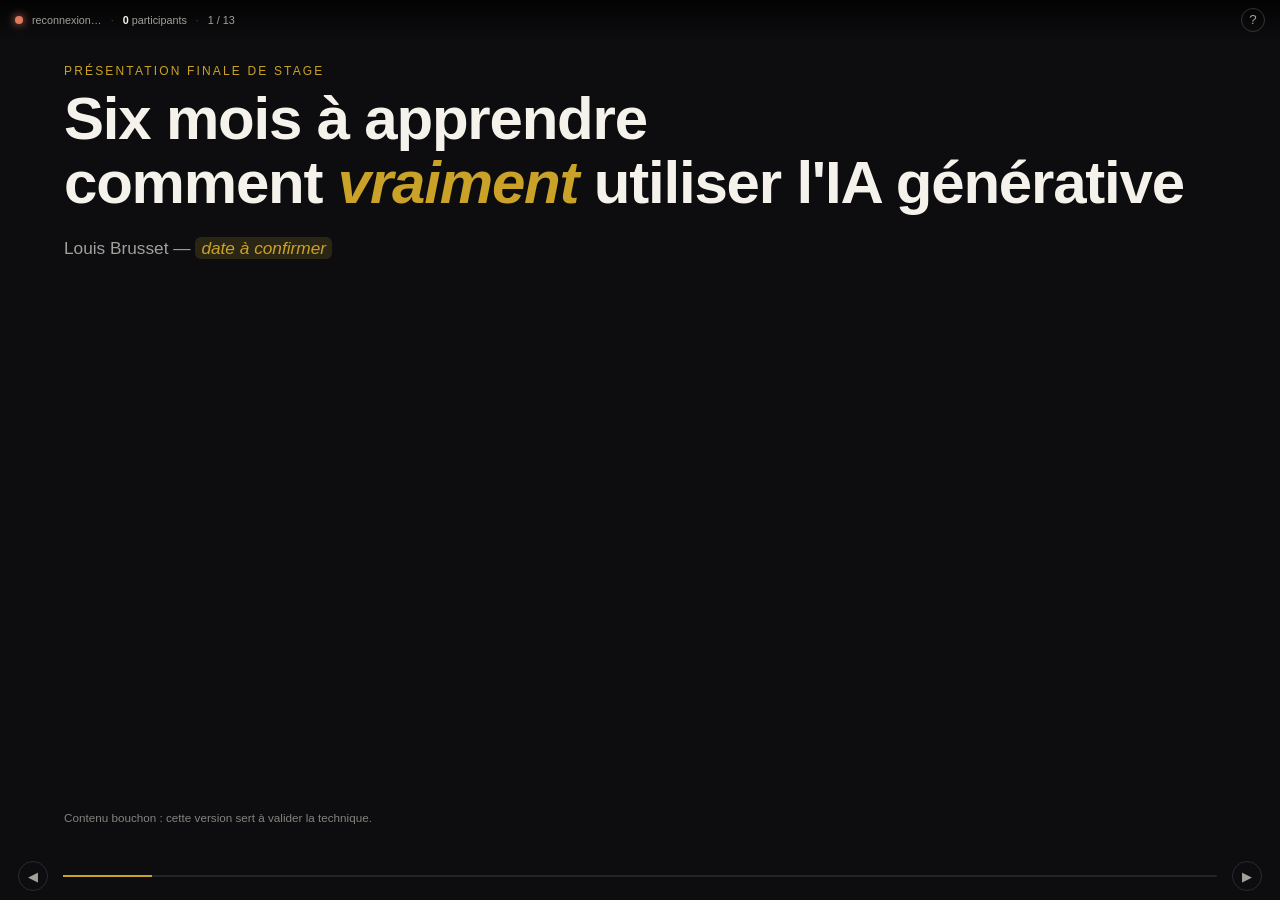
==== frontend_main/index.html @ f1ec5340 "Backend/frontend fonctionnel par Claude Code Opus 5" ====
<!doctype html>
<html lang="fr">
<head>
  <meta charset="utf-8" />
  <meta name="viewport" content="width=device-width, initial-scale=1" />
  <title>Présentation finale de stage — deck</title>
  <link rel="icon" href="favicon.svg" type="image/svg+xml" />
  <link rel="stylesheet" href="css/deck.css" />
  <script src="config.js"></script>
</head>
<body>

<!-- Bandeau d'état : connexion backend, nb de participants, aide clavier -->
<header class="hud">
  <span class="hud-dot" id="hud-dot" title="Etat de la connexion temps reel"></span>
  <span id="hud-status">connexion…</span>
  <span class="hud-sep">·</span>
  <span><b id="hud-participants">0</b> participants</span>
  <span class="hud-sep">·</span>
  <span id="hud-slide">1 / 12</span>
  <button class="hud-btn" id="hud-help" title="Raccourcis clavier">?</button>
</header>

<main id="deck">

  <!-- ================= 1. Titre ================= -->
  <section class="slide slide--cover" data-slide-id="s01-title">
    <p class="eyebrow">Présentation finale de stage</p>
    <h1>Six mois à apprendre<br />comment <em>vraiment</em> utiliser l'IA générative</h1>
    <p class="lede">Louis Brusset — <span class="placeholder">date à confirmer</span></p>
    <p class="footnote">Contenu bouchon : cette version sert à valider la technique.</p>
  </section>

  <!-- ================= 2. Rejoindre ================= -->
  <section class="slide slide--join" data-slide-id="s02-join">
    <div class="join-grid">
      <div>
        <p class="eyebrow">Avant de commencer</p>
        <h2>Sortez votre téléphone</h2>
        <ol class="steps">
          <li>Scannez le QR code</li>
          <li>Choisissez un pseudo</li>
          <li>Gardez l'écran ouvert : sondages et mini-jeu arrivent</li>
        </ol>
        <p class="join-url">ou allez sur <code id="join-url">…</code></p>
      </div>
      <figure class="qr-card">
        <img id="qr-img" alt="QR code pour rejoindre la session" />
        <figcaption><span id="qr-count">0</span> connectés</figcaption>
      </figure>
    </div>
  </section>

  <!-- ================= 3. Sondage 1 ================= -->
  <section class="slide slide--activity" data-slide-id="s03-poll1" data-activity="poll-1">
    <p class="eyebrow">Sondage 1 · <span class="placeholder">contenu bouchon</span></p>
    <h2 class="activity-title">Où en êtes-vous avec l'IA générative ?</h2>
    <div class="live" data-role="live"></div>
    <div class="reveal" data-role="reveal"></div>
    <div class="activity-controls" data-role="controls"></div>
  </section>

  <!-- ================= 4. Ce que j'ai fait (1 slide max) ================= -->
  <section class="slide" data-slide-id="s04-recap">
    <p class="eyebrow">En une slide, promis</p>
    <h2>Ce que j'ai fait pendant le stage</h2>
    <div class="cards cards--3">
      <article class="card">
        <h3>Projet principal</h3>
        <p class="placeholder">Une phrase, pas plus. À remplir.</p>
      </article>
      <article class="card">
        <h3>Outils construits</h3>
        <p class="placeholder">Compagnons, automatisations, scripts. À remplir.</p>
      </article>
      <article class="card">
        <h3>Ce que ça a changé</h3>
        <p class="placeholder">Un chiffre ou un avant/après. À remplir.</p>
      </article>
    </div>
    <p class="footnote">On passe vite : le cœur du sujet, c'est la suite.</p>
  </section>

  <!-- ================= 5. Reco 1 ================= -->
  <section class="slide slide--reco" data-slide-id="s05-reco1">
    <p class="eyebrow">Recommandation 1 / 3</p>
    <h2>Le contexte fait 80 % du résultat</h2>
    <div class="split">
      <div>
        <ul class="bullets">
          <li>Dire <b>qui</b> vous êtes et <b>pour qui</b> vous écrivez</li>
          <li>Donner un <b>exemple</b> de ce que vous attendez</li>
          <li>Coller la matière brute plutôt que la résumer</li>
        </ul>
      </div>
      <div class="compare">
        <div class="compare-col compare-col--bad">
          <span class="tag">Avant</span>
          <p class="placeholder">« Résume ce document. »</p>
        </div>
        <div class="compare-col compare-col--good">
          <span class="tag">Après</span>
          <p class="placeholder">Exemple long à écrire : rôle + audience + format + exemple.</p>
        </div>
      </div>
    </div>
  </section>

  <!-- ================= 6. Reco 2 ================= -->
  <section class="slide slide--reco" data-slide-id="s06-reco2">
    <p class="eyebrow">Recommandation 2 / 3</p>
    <h2>Itérer plutôt que chercher le prompt parfait</h2>
    <div class="split">
      <ul class="bullets">
        <li>Premier jet volontairement imparfait</li>
        <li>Corriger <b>une</b> chose à la fois</li>
        <li>Garder le prompt qui a marché : c'est lui, le livrable</li>
      </ul>
      <ol class="loop">
        <li>Demander</li>
        <li>Lire</li>
        <li>Corriger</li>
        <li>Recommencer</li>
      </ol>
    </div>
    <p class="footnote placeholder">Ajouter ici un exemple réel en 3 tours.</p>
  </section>

  <!-- ================= 7. Reco 3 ================= -->
  <section class="slide slide--reco" data-slide-id="s07-reco3">
    <p class="eyebrow">Recommandation 3 / 3</p>
    <h2>Vérifier, toujours — surtout quand c'est bien écrit</h2>
    <ul class="bullets bullets--lg">
      <li>Demander les sources, puis les ouvrir</li>
      <li>Recouper les chiffres hors de l'outil</li>
      <li>Ne jamais coller de données confidentielles sans vérifier l'outil utilisé</li>
    </ul>
    <p class="footnote placeholder">Ajouter un exemple d'erreur crédible repérée à temps.</p>
  </section>

  <!-- ================= 8. Mini-jeu ================= -->
  <section class="slide slide--activity" data-slide-id="s08-quiz" data-activity="quiz-1">
    <p class="eyebrow">Mini-jeu · <span class="placeholder">contenu bouchon</span></p>
    <h2 class="activity-title">Vrai ou faux de l'IA générative</h2>
    <div class="quiz-layout">
      <div class="live" data-role="live"></div>
      <aside class="leaderboard" data-role="leaderboard">
        <h3>Classement</h3>
        <ol id="leaderboard-list"><li class="empty">en attente…</li></ol>
      </aside>
    </div>
    <div class="reveal" data-role="reveal"></div>
    <div class="activity-controls" data-role="controls"></div>
  </section>

  <!-- ================= 9. Anatomie d'un compagnon ================= -->
  <section class="slide" data-slide-id="s09-companion-anatomy">
    <p class="eyebrow">Micro-masterclass</p>
    <h2>Anatomie d'un compagnon</h2>
    <div class="cards cards--4">
      <article class="card"><h3>1. Le rôle</h3><p class="placeholder">Qui il est, pour qui il travaille.</p></article>
      <article class="card"><h3>2. Le contexte</h3><p class="placeholder">Les documents qu'il a sous la main.</p></article>
      <article class="card"><h3>3. Le format</h3><p class="placeholder">La forme exacte de la réponse.</p></article>
      <article class="card"><h3>4. Les garde-fous</h3><p class="placeholder">Ce qu'il ne doit jamais faire.</p></article>
    </div>
    <p class="footnote">Le minimum viable pour que quelqu'un reparte et crée le sien.</p>
  </section>

  <!-- ================= 10. Exemples de compagnons ================= -->
  <!-- Démonstration du format "texte+image" : le visuel vit dans une <figure>,
       la légende sous l'image. Les fichiers vont dans frontend_main/img/. -->
  <section class="slide slide--media" data-slide-id="s10-companion-demo">
    <p class="eyebrow">Trois exemples concrets</p>
    <h2>Des compagnons que j'ai construits</h2>
    <div class="media-grid">
      <div>
        <div class="cards cards--1">
      <article class="card card--demo">
        <span class="tag">Compagnon 1</span>
        <h3 class="placeholder">Nom à remplir</h3>
        <p class="placeholder">Problème résolu · temps gagné · comment il est construit.</p>
      </article>
      <article class="card card--demo">
        <span class="tag">Compagnon 2</span>
        <h3 class="placeholder">Nom à remplir</h3>
        <p class="placeholder">Problème résolu · temps gagné · comment il est construit.</p>
      </article>
      <article class="card card--demo">
        <span class="tag">Compagnon 3</span>
        <h3 class="placeholder">Nom à remplir</h3>
        <p class="placeholder">Problème résolu · temps gagné · comment il est construit.</p>
      </article>
        </div>
      </div>
      <figure class="figure figure--screenshot">
        <img src="img/demo-capture.png" alt="Capture d'écran d'un compagnon" />
        <figcaption class="placeholder">Capture de test — dépose la vraie dans _content/images/</figcaption>
      </figure>
    </div>
  </section>

  <!-- ================= 11. Sondage 2 ================= -->
  <section class="slide slide--activity" data-slide-id="s11-poll2" data-activity="poll-2">
    <p class="eyebrow">Sondage 2 · <span class="placeholder">contenu bouchon</span></p>
    <h2 class="activity-title">Et maintenant ?</h2>
    <div class="live" data-role="live"></div>
    <div class="reveal" data-role="reveal"></div>
    <div class="activity-controls" data-role="controls"></div>
  </section>

  <!-- ================= 12. À retenir ================= -->
  <section class="slide slide--cover" data-slide-id="s12-takeaways">
    <p class="eyebrow">Pour finir</p>
    <h2>Trois choses à retenir</h2>
    <ol class="takeaways">
      <li><b>Le contexte</b> avant le prompt</li>
      <li><b>Itérer</b> avant de juger</li>
      <li><b>Vérifier</b> avant de diffuser</li>
    </ol>
    <p class="lede">Questions ?</p>
  </section>

  <!-- ================= 13. Podium ================= -->
  <section class="slide slide--podium" data-slide-id="s13-podium">
    <p class="eyebrow">Et le gagnant est…</p>
    <h2>Podium du mini-jeu</h2>
    <div class="podium" id="podium">
      <div class="podium-empty">Le classement s'affiche dès qu'il y a des points.</div>
    </div>
    <p class="footnote">Bravo à tout le monde — et merci d'avoir joué le jeu.</p>
  </section>

</main>

<!-- Barre de navigation basse -->
<footer class="nav">
  <button id="nav-prev" aria-label="Slide precedente">◀</button>
  <div class="progress"><div class="progress-bar" id="progress-bar"></div></div>
  <button id="nav-next" aria-label="Slide suivante">▶</button>
</footer>

<!-- Aide raccourcis -->
<dialog id="help-dialog">
  <h3>Raccourcis</h3>
  <ul>
    <li><kbd>→</kbd> / <kbd>Espace</kbd> — slide suivante</li>
    <li><kbd>←</kbd> — slide précédente</li>
    <li><kbd>O</kbd> — ouvrir les votes · <kbd>C</kbd> — les fermer</li>
    <li><kbd>R</kbd> — révéler la bonne réponse (quiz)</li>
    <li><kbd>N</kbd> — question suivante de l'activité</li>
    <li><kbd>S</kbd> — injecter de faux participants (répétition)</li>
    <li><kbd>Z</kbd> — remettre la session à zéro</li>
    <li><kbd>F</kbd> — plein écran</li>
  </ul>
  <form method="dialog"><button>Fermer</button></form>
</dialog>

<script src="js/api.js"></script>
<script src="js/live.js"></script>
<script src="js/reveal.js"></script>
<script src="js/deck.js"></script>
</body>
</html>
---- frontend_main/css/deck.css ----
/* ---------------------------------------------------------------------------
 * Deck de présentation — feuille de style unique, sans dépendance.
 * Pensé pour un vidéoprojecteur : fort contraste, gros corps de texte.
 * ------------------------------------------------------------------------- */

:root {
  --bg: #0d0d0f;
  --bg-soft: #16161a;
  --fg: #f5f2ec;
  --fg-dim: #a2a09b;
  --accent: #c9a227;
  --accent-soft: rgba(201, 162, 39, 0.16);
  --ok: #81b29a;
  --ko: #e07a5f;
  --radius: 16px;
  --slide-pad: clamp(2rem, 5vw, 5rem);
  font-size: clamp(15px, 1.15vw, 22px);
}

* { box-sizing: border-box; }

html, body {
  margin: 0;
  height: 100%;
  background: var(--bg);
  color: var(--fg);
  font-family: "Segoe UI", -apple-system, BlinkMacSystemFont, Helvetica, Arial, sans-serif;
  -webkit-font-smoothing: antialiased;
  overflow: hidden;
}

body.pulse { animation: pulse 0.4s ease; }
@keyframes pulse { 50% { background: #1a1a20; } }

/* ------------------------------- HUD ------------------------------------ */
.hud {
  position: fixed;
  top: 0; left: 0; right: 0;
  z-index: 20;
  display: flex;
  align-items: center;
  gap: 0.6rem;
  padding: 0.5rem 1rem;
  font-size: 0.72rem;
  color: var(--fg-dim);
  background: linear-gradient(to bottom, rgba(0, 0, 0, 0.75), transparent);
}
.hud b { color: var(--fg); }
.hud-sep { opacity: 0.4; }
.hud-dot {
  width: 8px; height: 8px;
  border-radius: 50%;
  background: var(--fg-dim);
  box-shadow: 0 0 8px currentColor;
}
.hud-dot--ok { background: var(--ok); color: var(--ok); }
.hud-dot--warn { background: var(--accent); color: var(--accent); }
.hud-dot--ko { background: var(--ko); color: var(--ko); }
.hud-btn {
  margin-left: auto;
  width: 1.6rem; height: 1.6rem;
  border-radius: 50%;
  border: 1px solid rgba(255, 255, 255, 0.18);
  background: transparent;
  color: var(--fg-dim);
  cursor: pointer;
}
.hud-btn:hover { color: var(--fg); border-color: var(--accent); }

/* ------------------------------ Slides ---------------------------------- */
#deck { height: 100%; }

.slide {
  position: absolute;
  inset: 0;
  display: none;
  flex-direction: column;
  justify-content: center;
  padding: var(--slide-pad);
  animation: fade 0.35s ease;
}
.slide.is-active { display: flex; }
@keyframes fade { from { opacity: 0; transform: translateY(8px); } }

.slide--cover { align-items: flex-start; }

.eyebrow {
  margin: 0 0 0.6rem;
  font-size: 0.8rem;
  letter-spacing: 0.18em;
  text-transform: uppercase;
  color: var(--accent);
}

h1 {
  margin: 0 0 1.2rem;
  font-size: clamp(2.2rem, 5.2vw, 4rem);
  line-height: 1.06;
  font-weight: 700;
  letter-spacing: -0.02em;
}
h1 em { font-style: italic; color: var(--accent); }

h2 {
  margin: 0 0 1.4rem;
  font-size: clamp(1.7rem, 3.4vw, 2.7rem);
  line-height: 1.12;
  letter-spacing: -0.015em;
}

h3 { margin: 0 0 0.4rem; font-size: 1.05rem; }

.lede { font-size: 1.15rem; color: var(--fg-dim); margin: 0.4rem 0; }
.footnote { margin-top: auto; font-size: 0.78rem; color: var(--fg-dim); opacity: 0.8; }

/* Repère visuel : tout ce qui reste à écrire. */
.placeholder {
  color: var(--accent);
  background: var(--accent-soft);
  border-radius: 6px;
  padding: 0.05em 0.35em;
  font-style: italic;
}

/* ------------------------------- Listes --------------------------------- */
.bullets { margin: 0; padding: 0; list-style: none; display: grid; gap: 0.9rem; }
.bullets li {
  padding-left: 1.4rem;
  position: relative;
  font-size: 1.1rem;
  line-height: 1.45;
}
.bullets li::before {
  content: "";
  position: absolute; left: 0; top: 0.55em;
  width: 8px; height: 2px;
  background: var(--accent);
}
.bullets--lg li { font-size: 1.35rem; }

.steps { font-size: 1.15rem; line-height: 1.9; padding-left: 1.2rem; }
.takeaways { font-size: 1.6rem; line-height: 2; padding-left: 1.4rem; }

.loop {
  margin: 0; padding: 0; list-style: none;
  display: grid; gap: 0.5rem;
  align-content: center;
}
.loop li {
  padding: 0.6rem 1rem;
  border-left: 3px solid var(--accent);
  background: var(--bg-soft);
  border-radius: 0 8px 8px 0;
}

.split { display: grid; grid-template-columns: 1fr 1fr; gap: 2.5rem; align-items: start; }

/* ------------------------------- Cartes --------------------------------- */
.cards { display: grid; gap: 1rem; }
.cards--3 { grid-template-columns: repeat(3, 1fr); }
.cards--4 { grid-template-columns: repeat(4, 1fr); }

.card {
  background: var(--bg-soft);
  border: 1px solid rgba(255, 255, 255, 0.07);
  border-radius: var(--radius);
  padding: 1.2rem;
}
.card p { margin: 0; color: var(--fg-dim); line-height: 1.5; }
.card--demo { border-top: 3px solid var(--accent); }

.tag {
  display: inline-block;
  margin-bottom: 0.5rem;
  padding: 0.15rem 0.5rem;
  font-size: 0.68rem;
  letter-spacing: 0.1em;
  text-transform: uppercase;
  border-radius: 999px;
  background: var(--accent-soft);
  color: var(--accent);
}

.compare { display: grid; gap: 0.8rem; }
.compare-col {
  padding: 1rem;
  border-radius: var(--radius);
  background: var(--bg-soft);
  border-left: 3px solid var(--fg-dim);
}
.compare-col--bad { border-left-color: var(--ko); }
.compare-col--good { border-left-color: var(--ok); }
.compare-col p { margin: 0; line-height: 1.5; }

/* ------------------------------ Slide join ------------------------------ */
.join-grid { display: grid; grid-template-columns: 1.2fr 1fr; gap: 3rem; align-items: center; }
.join-url { font-size: 1.05rem; color: var(--fg-dim); }
.join-url code {
  color: var(--accent);
  background: var(--accent-soft);
  padding: 0.15em 0.45em;
  border-radius: 6px;
  font-size: 1.05em;
}

.qr-card {
  margin: 0;
  padding: 1.2rem;
  background: #fff;
  border-radius: var(--radius);
  text-align: center;
  justify-self: center;
}
.qr-card img { display: block; width: min(340px, 30vw); height: auto; }
.qr-card figcaption {
  margin-top: 0.6rem;
  font-size: 0.8rem;
  color: #444;
  letter-spacing: 0.04em;
}

/* --------------------------- Résultats live ----------------------------- */
.slide--activity { justify-content: flex-start; padding-top: calc(var(--slide-pad) * 0.8); }
.activity-title { margin-bottom: 1rem; }

.quiz-layout { display: grid; grid-template-columns: 1fr 280px; gap: 2rem; align-items: start; }

.live { min-height: 8rem; }
.live-empty { color: var(--fg-dim); font-style: italic; }

.live-head {
  display: flex; align-items: center; gap: 0.8rem;
  font-size: 0.78rem; color: var(--fg-dim);
  margin-bottom: 0.5rem;
}
.live-badge {
  padding: 0.12rem 0.5rem;
  border-radius: 999px;
  text-transform: uppercase;
  letter-spacing: 0.08em;
  font-size: 0.66rem;
}
.live-badge--open { background: rgba(129, 178, 154, 0.2); color: var(--ok); }
.live-badge--closed { background: rgba(224, 122, 95, 0.18); color: var(--ko); }
.live-badge--revealed { background: var(--accent-soft); color: var(--accent); }
.live-badge--idle { background: rgba(255, 255, 255, 0.08); }
.live-count { margin-left: auto; }

.live-question { font-size: 1.5rem; line-height: 1.25; margin-bottom: 1.2rem; }

.bars { display: grid; gap: 0.75rem; }
.bar-row { display: grid; gap: 0.25rem; }
.bar-label { display: flex; justify-content: space-between; font-size: 0.95rem; }
.bar-value { color: var(--fg-dim); font-variant-numeric: tabular-nums; }
.bar-track {
  height: 1.5rem;
  background: var(--bg-soft);
  border-radius: 8px;
  overflow: hidden;
}
.bar-fill {
  height: 100%;
  width: 0;
  border-radius: 8px;
  transition: width 0.55s cubic-bezier(0.22, 1, 0.36, 1);
}
.bar-row--correct .bar-text::after { content: " ✅"; }
.bar-row--wrong { opacity: 0.42; }

/* ----------------------------- Classement ------------------------------- */
.leaderboard {
  background: var(--bg-soft);
  border: 1px solid rgba(255, 255, 255, 0.07);
  border-radius: var(--radius);
  padding: 1rem 1.2rem;
}
.leaderboard h3 { color: var(--accent); font-size: 0.8rem; letter-spacing: 0.12em; text-transform: uppercase; }
.leaderboard ol { margin: 0; padding: 0; list-style: none; display: grid; gap: 0.45rem; }
.lb-row {
  display: grid;
  grid-template-columns: 2.2rem 1.4rem 1fr auto;
  gap: 0.35rem;
  align-items: baseline;
  font-size: 0.95rem;
}
.lb-emoji { font-size: 1.05rem; line-height: 1; }
.lb-rank { color: var(--accent); font-weight: 700; }
.lb-score { font-variant-numeric: tabular-nums; color: var(--fg-dim); }
.leaderboard .empty { color: var(--fg-dim); font-style: italic; font-size: 0.85rem; }

/* ----------------------------- Contrôles -------------------------------- */
.activity-controls {
  position: absolute;
  bottom: calc(var(--slide-pad) * 0.5);
  left: var(--slide-pad);
  display: flex; gap: 0.5rem; flex-wrap: wrap;
}
.ctrl {
  padding: 0.45rem 0.9rem;
  font-size: 0.8rem;
  color: var(--fg);
  background: var(--bg-soft);
  border: 1px solid rgba(255, 255, 255, 0.12);
  border-radius: 999px;
  cursor: pointer;
}
.ctrl:hover:not(:disabled) { border-color: var(--accent); color: var(--accent); }
.ctrl:disabled { opacity: 0.4; cursor: default; }
.ctrl kbd {
  margin-left: 0.35rem;
  padding: 0 0.3rem;
  border-radius: 4px;
  background: rgba(255, 255, 255, 0.1);
  font-size: 0.72em;
}

/* ---------------------------- Navigation -------------------------------- */
.nav {
  position: fixed;
  bottom: 0; left: 0; right: 0;
  z-index: 20;
  display: flex; align-items: center; gap: 1rem;
  padding: 0.6rem 1.2rem;
}
.nav button {
  width: 2rem; height: 2rem;
  border-radius: 50%;
  border: 1px solid rgba(255, 255, 255, 0.12);
  background: transparent;
  color: var(--fg-dim);
  cursor: pointer;
}
.nav button:hover { color: var(--accent); border-color: var(--accent); }
.progress { flex: 1; height: 2px; background: rgba(255, 255, 255, 0.1); border-radius: 2px; }
.progress-bar { height: 100%; width: 0; background: var(--accent); transition: width 0.3s ease; }

/* ------------------------------- Dialog --------------------------------- */
#help-dialog {
  border: 1px solid rgba(255, 255, 255, 0.12);
  border-radius: var(--radius);
  background: var(--bg-soft);
  color: var(--fg);
  padding: 1.5rem 2rem;
  max-width: 32rem;
}
#help-dialog::backdrop { background: rgba(0, 0, 0, 0.7); }
#help-dialog ul { padding-left: 1.1rem; line-height: 1.9; font-size: 0.9rem; }
#help-dialog button {
  margin-top: 0.8rem;
  padding: 0.4rem 1rem;
  border-radius: 999px;
  border: 1px solid var(--accent);
  background: transparent;
  color: var(--accent);
  cursor: pointer;
}
kbd {
  padding: 0.1em 0.4em;
  border-radius: 4px;
  border: 1px solid rgba(255, 255, 255, 0.18);
  background: rgba(255, 255, 255, 0.06);
  font-size: 0.85em;
}

/* -------------------------- Écrans étroits ------------------------------ */
@media (max-width: 900px) {
  .split, .join-grid, .quiz-layout { grid-template-columns: 1fr; gap: 1.5rem; }
  .cards--3, .cards--4 { grid-template-columns: 1fr 1fr; }
  .qr-card img { width: 60vw; }
}

/* ========================================================================= */
/*  Triptyque du reveal : camembert · noms · top 5                           */
/* ========================================================================= */

.reveal { display: none; }

/* Au reveal, les barres et la colonne classement s'effacent : le triptyque
   prend toute la largeur, sinon la slide déborde en hauteur. */
.slide.is-revealing .live,
.slide.is-revealing .leaderboard { display: none; }
.slide.is-revealing .quiz-layout { display: block; }
.slide.is-revealing .reveal { display: block; }

.reveal-grid {
  display: grid;
  grid-template-columns: minmax(0, 0.95fr) minmax(0, 1.15fr) minmax(0, 0.9fr);
  gap: 1.5rem;
  align-items: start;
  animation: fade 0.4s ease;
}

/* ------------------------------ Camembert ------------------------------- */
.pie-wrap { display: grid; gap: 0.8rem; justify-items: center; }

.pie { width: 100%; max-width: 15rem; height: auto; }
.pie-slice--correct { filter: drop-shadow(0 0 10px rgba(129, 178, 154, 0.65)); }

.pie-legend {
  margin: 0; padding: 0; list-style: none;
  display: grid; gap: 0.35rem;
  width: 100%;
  font-size: 0.85rem;
}
.pie-legend-row {
  display: grid;
  grid-template-columns: 0.7rem 1fr auto;
  gap: 0.5rem;
  align-items: center;
}
.pie-legend-row.is-correct { color: var(--ok); font-weight: 600; }
.pie-legend-row.is-correct .pie-legend-label::after { content: " ✅"; }
.pie-dot { width: 0.7rem; height: 0.7rem; border-radius: 3px; }
.pie-legend-label { overflow: hidden; text-overflow: ellipsis; white-space: nowrap; }
.pie-legend-pct { font-variant-numeric: tabular-nums; color: var(--fg-dim); }

/* --------------------- Les deux rectangles de noms ---------------------- */
.voters-grid { display: grid; grid-template-columns: 1fr 1fr; gap: 0.75rem; }

.voters-box {
  min-height: 11rem;
  padding: 0.9rem 1rem;
  background: var(--bg-soft);
  border: 1px solid rgba(255, 255, 255, 0.08);
  border-top: 3px solid var(--fg-dim);
  border-radius: var(--radius);
}
.voters-box--ok { border-top-color: var(--ok); }
.voters-box--ko { border-top-color: var(--ko); }
.voters-box--lead { border-top-color: var(--accent); }
.voters-box--second { border-top-color: #8ecae6; }

.voters-head {
  display: flex; align-items: baseline; justify-content: space-between;
  gap: 0.5rem;
  margin-bottom: 0.7rem;
}
.voters-title {
  font-size: 0.78rem;
  letter-spacing: 0.1em;
  text-transform: uppercase;
  color: var(--fg-dim);
  overflow: hidden; text-overflow: ellipsis; white-space: nowrap;
}
.voters-count { font-size: 1.4rem; font-weight: 700; font-variant-numeric: tabular-nums; }

.voters-list { display: flex; flex-wrap: wrap; gap: 0.35rem; }
.voters-empty { color: var(--fg-dim); font-style: italic; font-size: 0.85rem; }

.voter-chip {
  display: inline-flex;
  align-items: center;
  gap: 0.3rem;
  padding: 0.22rem 0.55rem;
  font-size: 0.85rem;
  background: rgba(255, 255, 255, 0.06);
  border-radius: 999px;
  opacity: 0;
  animation: chip-in 0.35s ease forwards;
}
@keyframes chip-in {
  from { opacity: 0; transform: translateY(6px) scale(0.9); }
  to   { opacity: 1; transform: none; }
}
.voter-emoji { font-size: 1rem; line-height: 1; }

/* ------------------------------- Top 5 ---------------------------------- */
.top5 {
  padding: 0.9rem 1rem;
  background: var(--bg-soft);
  border: 1px solid rgba(255, 255, 255, 0.08);
  border-radius: var(--radius);
}
.top5-title {
  margin: 0 0 0.7rem;
  font-size: 0.78rem;
  letter-spacing: 0.1em;
  text-transform: uppercase;
  color: var(--accent);
}
.top5-list { margin: 0; padding: 0; list-style: none; display: grid; gap: 0.4rem; }
.top5-empty { color: var(--fg-dim); font-style: italic; font-size: 0.85rem; }

.top5-row {
  display: grid;
  grid-template-columns: 1.5rem 1.6rem 1fr auto;
  gap: 0.45rem;
  align-items: center;
  padding: 0.4rem 0.6rem;
  background: rgba(255, 255, 255, 0.04);
  border-radius: 10px;
  will-change: transform;
}
.top5-row:first-child {
  background: var(--accent-soft);
  box-shadow: inset 0 0 0 1px rgba(201, 162, 39, 0.35);
}
.top5-row--new { animation: chip-in 0.4s ease; }
.top5-rank { color: var(--accent); font-weight: 700; font-variant-numeric: tabular-nums; }
.top5-emoji { font-size: 1.2rem; line-height: 1; }
.top5-name { overflow: hidden; text-overflow: ellipsis; white-space: nowrap; }
.top5-score { font-variant-numeric: tabular-nums; color: var(--fg-dim); }

@media (max-width: 1100px) {
  .reveal-grid { grid-template-columns: 1fr 1fr; }
  .top5 { grid-column: span 2; }
}

/* ========================================================================= */
/*  Podium final                                                             */
/* ========================================================================= */

.slide--podium { justify-content: flex-start; padding-top: calc(var(--slide-pad) * 0.7); }

.podium {
  display: grid;
  grid-template-columns: repeat(3, minmax(0, 1fr));
  gap: 1.5rem;
  align-items: end;
  justify-items: center;
  max-width: 46rem;
  width: 100%;
  margin: 1rem auto 0;
}

.podium-empty {
  grid-column: 1 / -1;
  color: var(--fg-dim);
  font-style: italic;
  text-align: center;
}

.podium-col { display: grid; justify-items: center; width: 100%; }
.podium-col--vide { visibility: hidden; }

.podium-head {
  display: grid;
  justify-items: center;
  gap: 0.15rem;
  margin-bottom: 0.6rem;
  opacity: 0;
  animation: podium-name-in 0.45s cubic-bezier(0.22, 1, 0.36, 1) forwards;
}
@keyframes podium-name-in {
  from { opacity: 0; transform: translateY(-14px) scale(0.85); }
  to   { opacity: 1; transform: none; }
}

.podium-emoji { font-size: 2.6rem; line-height: 1; }
.podium-name {
  font-size: 1.15rem;
  font-weight: 600;
  max-width: 100%;
  overflow: hidden; text-overflow: ellipsis; white-space: nowrap;
}
.podium-score { font-size: 0.85rem; color: var(--fg-dim); font-variant-numeric: tabular-nums; }

.podium-block {
  position: relative;
  width: 100%;
  display: grid;
  justify-items: center;
  align-content: start;
  gap: 0.2rem;
  padding-top: 0.8rem;
  background: linear-gradient(to bottom, rgba(255, 255, 255, 0.1), rgba(255, 255, 255, 0.03));
  border: 1px solid rgba(255, 255, 255, 0.1);
  border-bottom: none;
  border-radius: 10px 10px 0 0;
  transform-origin: bottom;
  transform: scaleY(0);
  animation: podium-rise 0.6s cubic-bezier(0.22, 1, 0.36, 1) forwards;
}
@keyframes podium-rise { to { transform: scaleY(1); } }

.podium-col--1 .podium-block {
  background: linear-gradient(to bottom, rgba(201, 162, 39, 0.4), rgba(201, 162, 39, 0.08));
  border-color: rgba(201, 162, 39, 0.5);
  box-shadow: 0 0 40px rgba(201, 162, 39, 0.18);
}
.podium-col--1 .podium-emoji { font-size: 3.4rem; }

.podium-medal { font-size: 1.8rem; line-height: 1; }
.podium-rank {
  font-size: 1.6rem;
  font-weight: 700;
  color: var(--fg-dim);
  font-variant-numeric: tabular-nums;
}
.podium-col--1 .podium-rank { color: var(--accent); }

/* Le contenu de la marche ne doit pas s'étirer avec elle. */
.podium-block > * { animation: podium-unsquash 0.6s cubic-bezier(0.22, 1, 0.36, 1) forwards; }
@keyframes podium-unsquash { from { transform: scaleY(4); opacity: 0; } to { transform: none; opacity: 1; } }

/* ========================================================================= */
/*  Images                                                                   */
/* ========================================================================= */

.figure {
  margin: 0;
  display: grid;
  gap: 0.5rem;
  justify-items: center;
  min-height: 0; /* sans ça, la grille refuse de comprimer l'image */
}

.figure img {
  display: block;
  max-width: 100%;
  max-height: 100%;
  width: auto;
  height: auto;
  object-fit: contain;
  border-radius: var(--radius);
  background: var(--bg-soft);
}

/* Capture d'écran : un liseré la détache du fond noir de la slide. */
.figure--screenshot img {
  border: 1px solid rgba(255, 255, 255, 0.12);
  box-shadow: 0 18px 50px rgba(0, 0, 0, 0.55);
}

/* Schéma sur fond clair : on évite le rectangle blanc qui éblouit. */
.figure--diagram img { background: transparent; }

.figure figcaption {
  font-size: 0.8rem;
  color: var(--fg-dim);
  text-align: center;
  max-width: 42ch;
  line-height: 1.4;
}

/* Texte à gauche, image à droite (ou l'inverse avec --reverse). */
.slide--media .media-grid {
  display: grid;
  grid-template-columns: 1fr 1.15fr;
  gap: 2.5rem;
  align-items: center;
  min-height: 0;
  flex: 1;
}
.slide--media .media-grid--reverse { grid-template-columns: 1.15fr 1fr; }
.slide--media .media-grid--reverse .figure { order: -1; }
.slide--media .figure { max-height: 62vh; }
.slide--media .figure img { max-height: 62vh; }

/* Image seule, plein cadre. */
.figure--full { flex: 1; min-height: 0; }
.figure--full img { max-height: 68vh; }

/* Deux visuels côte à côte (avant / après en images). */
.figure-pair { display: grid; grid-template-columns: 1fr 1fr; gap: 1.2rem; align-items: start; }
.figure-pair .figure img { max-height: 46vh; }

/* Vignette dans une carte. */
.card .figure { margin-bottom: 0.8rem; }
.card .figure img { max-height: 9rem; }

@media (max-width: 900px) {
  .slide--media .media-grid,
  .slide--media .media-grid--reverse,
  .figure-pair { grid-template-columns: 1fr; gap: 1.2rem; }
  .slide--media .media-grid--reverse .figure { order: 0; }
}

/* Une carte par ligne : utile quand les cartes partagent la slide avec une image. */
.cards--1 { grid-template-columns: 1fr; }
.cards--1 .card { padding: 0.9rem 1.1rem; }
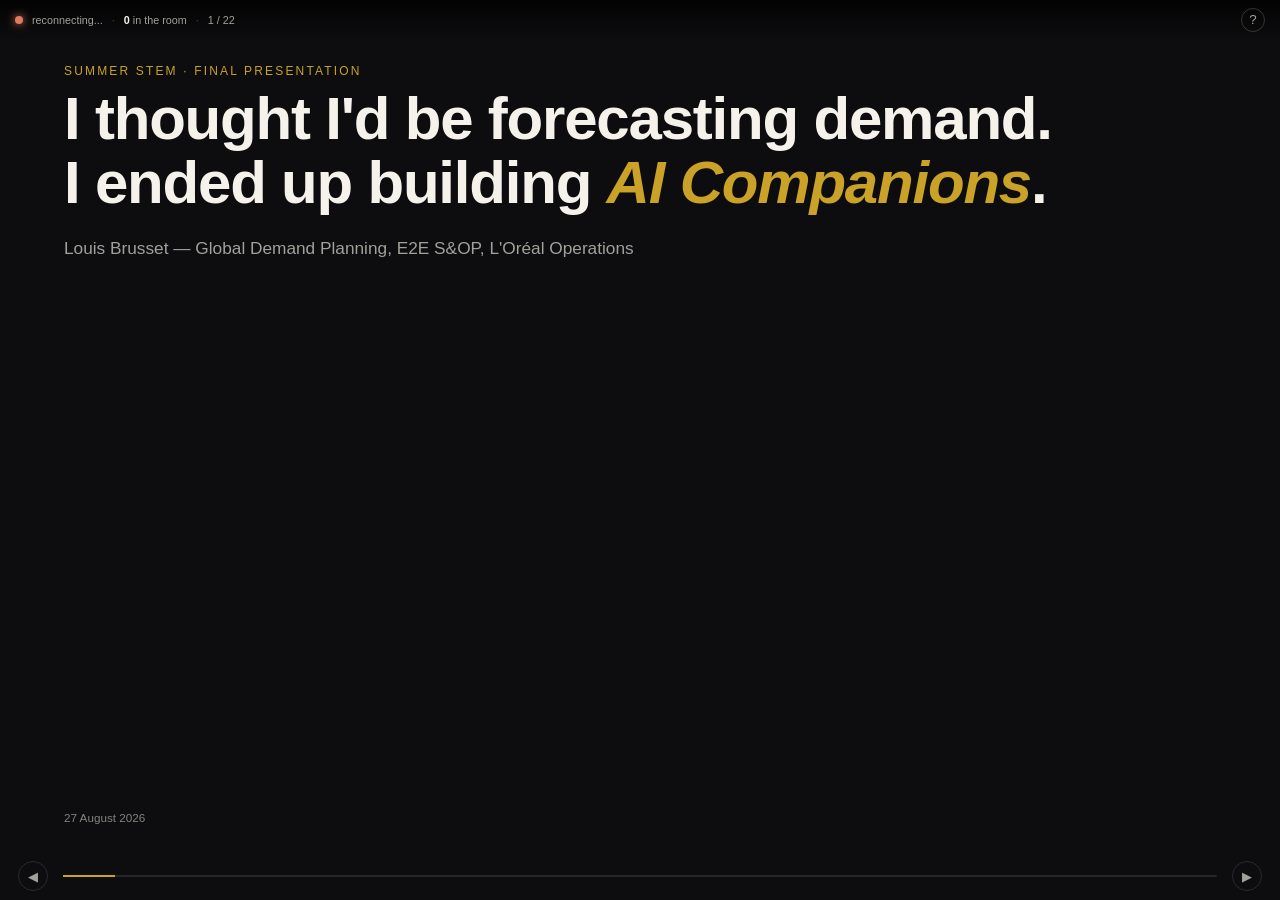
==== commit a3f2a273: "Adding content for presentation" ====
--- a/frontend_main/index.html
+++ b/frontend_main/index.html
@@ -1,9 +1,9 @@
 <!doctype html>
-<html lang="fr">
+<html lang="en">
 <head>
   <meta charset="utf-8" />
   <meta name="viewport" content="width=device-width, initial-scale=1" />
-  <title>Présentation finale de stage — deck</title>
+  <title>Final Presentation — Louis Brusset</title>
   <link rel="icon" href="favicon.svg" type="image/svg+xml" />
   <link rel="stylesheet" href="css/deck.css" />
   <script src="config.js"></script>
@@ -12,252 +12,455 @@
 
 <!-- Bandeau d'état : connexion backend, nb de participants, aide clavier -->
 <header class="hud">
-  <span class="hud-dot" id="hud-dot" title="Etat de la connexion temps reel"></span>
-  <span id="hud-status">connexion…</span>
+  <span class="hud-dot" id="hud-dot" title="Realtime connection status"></span>
+  <span id="hud-status">connecting…</span>
   <span class="hud-sep">·</span>
-  <span><b id="hud-participants">0</b> participants</span>
+  <span><b id="hud-participants">0</b> in the room</span>
   <span class="hud-sep">·</span>
-  <span id="hud-slide">1 / 12</span>
-  <button class="hud-btn" id="hud-help" title="Raccourcis clavier">?</button>
+  <span id="hud-slide">1 / 22</span>
+  <button class="hud-btn" id="hud-help" title="Keyboard shortcuts">?</button>
 </header>
 
 <main id="deck">
 
-  <!-- ================= 1. Titre ================= -->
+  <!-- ================= 1. Title ================= -->
   <section class="slide slide--cover" data-slide-id="s01-title">
-    <p class="eyebrow">Présentation finale de stage</p>
-    <h1>Six mois à apprendre<br />comment <em>vraiment</em> utiliser l'IA générative</h1>
-    <p class="lede">Louis Brusset — <span class="placeholder">date à confirmer</span></p>
-    <p class="footnote">Contenu bouchon : cette version sert à valider la technique.</p>
-  </section>
-
-  <!-- ================= 2. Rejoindre ================= -->
-  <section class="slide slide--join" data-slide-id="s02-join">
+    <p class="eyebrow">Summer STEM · Final Presentation</p>
+    <h1>I thought I'd be forecasting demand.<br />I ended up building <em>AI Companions</em>.</h1>
+    <p class="lede">Louis Brusset — Global Demand Planning, E2E S&amp;OP, L'Oréal Operations</p>
+    <p class="footnote">27 August 2026</p>
+  </section>
+
+  <!-- ================= 2. Agenda ================= -->
+  <section class="slide" data-slide-id="s02-agenda">
+    <p class="eyebrow">Roughly 40 minutes, then it's your turn to grill me</p>
+    <h2>What's on the menu</h2>
+    <div class="cards cards--4">
+      <article class="card">
+        <span class="tag">01</span>
+        <h3>Me, fast-forwarded</h3>
+        <p>The journey, and what I actually shipped — one slide, promise.</p>
+      </article>
+      <article class="card">
+        <span class="tag">02</span>
+        <h3>Companion masterclass</h3>
+        <p>How L'OréalGPT's Companions actually work, from the inside.</p>
+      </article>
+      <article class="card">
+        <span class="tag">03</span>
+        <h3>The prompting playbook</h3>
+        <p>Five tips you probably don't already use — one has actual math behind it.</p>
+      </article>
+      <article class="card">
+        <span class="tag">04</span>
+        <h3>You, participating</h3>
+        <p>Word clouds, two quizzes, a podium. Phones out.</p>
+      </article>
+    </div>
+  </section>
+
+  <!-- ================= 3. My journey ================= -->
+  <section class="slide" data-slide-id="s03-journey">
+    <p class="eyebrow">The scenic route</p>
+    <h2>How I got here</h2>
+    <ol class="journey">
+      <li><span class="journey-dot"></span><h3>Prépa</h3><p>Two years of intense math &amp; physics</p></li>
+      <li><span class="journey-dot"></span><h3>Mines Paris</h3><p>Engineering school</p></li>
+      <li><span class="journey-dot"></span><h3>ITER internship</h3><p>Nuclear fusion research</p></li>
+      <li><span class="journey-dot"></span><h3>Berkeley internship</h3><p>UC Berkeley, USA</p></li>
+      <li class="journey-here"><span class="journey-dot"></span><h3>L'Oréal Summer STEM</h3><p>You are here</p></li>
+      <li><span class="journey-dot"></span><h3>Mines, senior year</h3><p>Back to finish the degree</p></li>
+      <li class="journey-open"><span class="journey-dot"></span><h3>?</h3><p>Stay tuned</p></li>
+    </ol>
+    <p class="footnote">Somewhere between fusion reactors and forecast algorithms, AI became the constant.</p>
+  </section>
+
+  <!-- ================= 4. Achievements (1 slide max) ================= -->
+  <section class="slide" data-slide-id="s04-achievements">
+    <p class="eyebrow">One slide, as promised</p>
+    <h2>What I actually did</h2>
+    <div class="cards cards--4">
+      <article class="card">
+        <h3>Monthly Assessment Tool</h3>
+        <p>Maintained and reworked the web app to be fully responsive.</p>
+      </article>
+      <article class="card">
+        <h3>Voice of the Demand Planners</h3>
+        <p>Ran feedback sessions with DPs on Touchless Forecasting.</p>
+      </article>
+      <article class="card">
+        <h3>Behind the curtain</h3>
+        <p>Sat down with the Companion &amp; L'OréalGPT architects to learn how the platform is actually built.</p>
+      </article>
+      <article class="card card--demo">
+        <h3>Built a Companion</h3>
+        <p>Shipped “Chat with Touchless BLOOM” — more on that shortly.</p>
+      </article>
+    </div>
+    <p class="footnote">That's the recap. The rest of this talk is what I think you should actually take away.</p>
+  </section>
+
+  <!-- ================= 5. Join ================= -->
+  <section class="slide slide--join" data-slide-id="s05-join">
     <div class="join-grid">
       <div>
-        <p class="eyebrow">Avant de commencer</p>
-        <h2>Sortez votre téléphone</h2>
+        <p class="eyebrow">Before we go further</p>
+        <h2>Get your phone out</h2>
         <ol class="steps">
-          <li>Scannez le QR code</li>
-          <li>Choisissez un pseudo</li>
-          <li>Gardez l'écran ouvert : sondages et mini-jeu arrivent</li>
+          <li>Scan the QR code</li>
+          <li>Pick a nickname (and an emoji)</li>
+          <li>Keep the tab open — word clouds and quizzes are coming</li>
         </ol>
-        <p class="join-url">ou allez sur <code id="join-url">…</code></p>
+        <p class="join-url">or go to <code id="join-url">…</code></p>
       </div>
       <figure class="qr-card">
-        <img id="qr-img" alt="QR code pour rejoindre la session" />
-        <figcaption><span id="qr-count">0</span> connectés</figcaption>
-      </figure>
-    </div>
-  </section>
-
-  <!-- ================= 3. Sondage 1 ================= -->
-  <section class="slide slide--activity" data-slide-id="s03-poll1" data-activity="poll-1">
-    <p class="eyebrow">Sondage 1 · <span class="placeholder">contenu bouchon</span></p>
-    <h2 class="activity-title">Où en êtes-vous avec l'IA générative ?</h2>
+        <img id="qr-img" alt="QR code to join the session" />
+        <figcaption><span id="qr-count">0</span> connected</figcaption>
+      </figure>
+    </div>
+  </section>
+
+  <!-- ================= 6. Word cloud warm-up ================= -->
+  <section class="slide slide--activity" data-slide-id="s06-wordcloud" data-activity="wordcloud-1">
+    <p class="eyebrow">Warm-up · no wrong answers</p>
+    <h2 class="activity-title">Word cloud time</h2>
+    <div class="live" data-role="live"></div>
+    <div class="activity-controls" data-role="controls"></div>
+  </section>
+
+  <!-- ================= 7. Meet the Companions ================= -->
+  <section class="slide slide--media" data-slide-id="s07-companion-intro">
+    <div class="media-grid">
+      <div>
+        <p class="eyebrow">Part 2 · Companion masterclass</p>
+        <h2>Meet L'OréalGPT's Companions</h2>
+        <p class="lede">Small confession: you're in this room, at this exact time, because a Companion of mine went through everyone's calendar and found this slot.</p>
+        <ul class="bullets">
+          <li>A <b>Companion</b> is a custom version of L'OréalGPT you configure once</li>
+          <li>Instructions, documents and settings baked in — no re-explaining yourself every time</li>
+          <li>It works your way, on demand, every single time</li>
+        </ul>
+      </div>
+      <figure class="figure">
+        <img src="img/companion-interface.png" alt="L'OréalGPT Companion interface, shown on a laptop" />
+        <figcaption>The Companion panel inside L'OréalGPT</figcaption>
+      </figure>
+    </div>
+  </section>
+
+  <!-- ================= 8. Three flavours of Companion ================= -->
+  <section class="slide slide--media" data-slide-id="s08-companion-types">
+    <div class="media-grid media-grid--reverse">
+      <div>
+        <p class="eyebrow">Not all Companions are equal</p>
+        <h2>Three flavours, three scopes</h2>
+        <ul class="bullets bullets--lg">
+          <li><b>MyCompanion</b> — just for you, built in minutes, nothing to share</li>
+          <li><b>Team Companion</b> — shared with your team, still self-served</li>
+          <li><b>Métier Companion</b> — the whole business function, and it needs formal validation before it exists</li>
+        </ul>
+        <p class="footnote">Over <b>22,000</b> personal Companions have already been created org-wide. This is not a niche feature.</p>
+      </div>
+      <figure class="figure figure--screenshot">
+        <img src="img/companion-types.png" alt="The three Companion creation options in L'OréalGPT Studio" />
+        <figcaption>Studio's own picker: Métier, Team, My Companion</figcaption>
+      </figure>
+    </div>
+  </section>
+
+  <!-- ================= 9. Lifecycle ================= -->
+  <section class="slide slide--media" data-slide-id="s09-companion-lifecycle">
+    <div class="media-grid">
+      <div>
+        <p class="eyebrow">Governance isn't an afterthought</p>
+        <h2>From idea to live Companion</h2>
+        <ol class="loop">
+          <li><b>Ideation</b> — Owner, Admins, Beta Testers assembled; the Métier Champion signs off first</li>
+          <li><b>Creation</b> — a Service Request spins it up, tagged <i>Draft</i></li>
+          <li><b>Build &amp; Test</b> — instructions written with CRAFT, then graded</li>
+          <li><b>Launch</b> — shipped to its real audience</li>
+          <li><b>Run</b> — live, monitored, iterated</li>
+        </ol>
+      </div>
+      <figure class="figure">
+        <img src="img/companion-lifecycle.png" alt="The five-phase Companion lifecycle: Ideation, Creation, Build & Test, Launch, Run" />
+        <figcaption>Official five-phase lifecycle</figcaption>
+      </figure>
+    </div>
+  </section>
+
+  <!-- ================= 10. Anatomy + CRAFT ================= -->
+  <section class="slide slide--media" data-slide-id="s10-companion-anatomy">
+    <div class="media-grid media-grid--reverse">
+      <div>
+        <p class="eyebrow">What's actually inside one</p>
+        <h2>Four building blocks, one method</h2>
+        <p class="lede">Think of a Companion as a well-trained partner: it knows its job, has the right references, uses the right tools, and remembers your history.</p>
+        <div class="cards cards--1">
+          <article class="card"><h3>Instructions</h3><p>Read on every single request. Editable anytime.</p></article>
+          <article class="card"><h3>Documents / Library</h3><p>Reference files — up to 1,000 pages once AKS is on.</p></article>
+          <article class="card"><h3>Settings</h3><p>Model choice, web search, thinking steps, file uploads.</p></article>
+          <article class="card"><h3>Memory</h3><p>Ask it to remember, click the icon, or highlight text.</p></article>
+        </div>
+      </div>
+      <figure class="figure figure--screenshot">
+        <img src="img/craft-example.png" alt="A real CRAFT-structured Companion instruction set" />
+        <figcaption>A real instruction set — Context, Role, Action, Format, Test &amp; iterate</figcaption>
+      </figure>
+    </div>
+  </section>
+
+  <!-- ================= 11. Power-ups ================= -->
+  <section class="slide slide--media" data-slide-id="s11-companion-powerups">
+    <div class="media-grid">
+      <div>
+        <p class="eyebrow">Where it stops being a chatbot</p>
+        <h2>Giving it super-powers</h2>
+        <p class="lede">Simple Companion + Tool = Advanced Companion. Three tools actually available today:</p>
+        <div class="cards cards--1">
+          <article class="card">
+            <h3>📚 AKS — Agentic Knowledge Search</h3>
+            <p>Points at a library of up to 1,000 documents; reads titles first, then digs into the right ones.</p>
+          </article>
+          <article class="card">
+            <h3>📱 MCP — app connections</h3>
+            <p>A universal plug that lets it act inside real apps: send an email, schedule a meeting — not just talk about it.</p>
+          </article>
+          <article class="card">
+            <h3>📊 Conversational Analytics</h3>
+            <p>Wired to L'Oréal's data platform — a data analyst you can talk to. Needs sign-off first.</p>
+          </article>
+        </div>
+      </div>
+      <figure class="figure">
+        <img src="img/companion-powerup-formula.png" alt="Simple Companion plus Tool equals Advanced Companion with agent capabilities" />
+        <figcaption>The formula, straight from L'OréalGPT's own docs</figcaption>
+      </figure>
+    </div>
+  </section>
+
+  <!-- ================= 12. Validation ================= -->
+  <section class="slide" data-slide-id="s12-companion-validation">
+    <p class="eyebrow">Before anyone else can use it</p>
+    <h2>Proving it actually works</h2>
+    <div class="split">
+      <ul class="bullets bullets--lg">
+        <li>Minimum <b>80% accuracy</b> on an automatic test set to launch (waived for creative use cases)</li>
+        <li>At least <b>50 Q&amp;A pairs</b>, including out-of-scope ones — it has to know how to say “I don't know”</li>
+        <li>Real testers, real feedback, before it ever reaches Launch</li>
+      </ul>
+      <div>
+        <p class="code-box">
+          <span class="code-q">Q:</span> How many months does BLOOM use to calculate the splitting?<br />
+          <span class="code-a">A:</span> BLOOM uses the last 6 months of cleansed baseline to calculate the splitting weights (Spectrum). Updated automatically every month.
+        </p>
+        <p class="footnote">One real row from the Q&amp;A set I used to test my own Companion.</p>
+      </div>
+    </div>
+    <p class="quote-block">“The Companion proposes. It's up to you to decide.”</p>
+  </section>
+
+  <!-- ================= 13. My own Companions ================= -->
+  <section class="slide" data-slide-id="s13-companion-mine">
+    <p class="eyebrow">Putting it to work</p>
+    <h2>My own Companions</h2>
+    <p class="lede">Including, yes, the one that scheduled this meeting.</p>
+    <div class="figure-pair">
+      <figure class="figure figure--screenshot">
+        <img src="img/my-companion-bloom.png" alt="Configuration screen of the Chat with Touchless BLOOM Companion" />
+        <figcaption>“Chat with Touchless BLOOM” — my achievement #4</figcaption>
+      </figure>
+      <figure class="figure figure--screenshot">
+        <img src="img/my-studio.png" alt="Louis's own Studio companion list, including ManageMyCalendar" />
+        <figcaption>My Studio — ManageMyCalendar included</figcaption>
+      </figure>
+    </div>
+  </section>
+
+  <!-- ================= 14. Quiz: Companions ================= -->
+  <section class="slide slide--activity" data-slide-id="s14-quiz-companions" data-activity="quiz-companions">
+    <p class="eyebrow">Checkpoint</p>
+    <h2 class="activity-title">Did that stick?</h2>
+    <div class="quiz-layout">
+      <div class="live" data-role="live"></div>
+      <aside class="leaderboard" data-role="leaderboard">
+        <h3>Leaderboard</h3>
+        <ol id="leaderboard-list"><li class="empty">waiting…</li></ol>
+      </aside>
+    </div>
+    <div class="reveal" data-role="reveal"></div>
+    <div class="activity-controls" data-role="controls"></div>
+  </section>
+
+  <!-- ================= 15. Prompting warm-up poll ================= -->
+  <section class="slide slide--activity" data-slide-id="s15-prompt-warmup" data-activity="poll-prompt-warmup">
+    <p class="eyebrow">Part 3 · The prompting playbook</p>
+    <h2 class="activity-title">Prompting instincts check</h2>
     <div class="live" data-role="live"></div>
     <div class="reveal" data-role="reveal"></div>
     <div class="activity-controls" data-role="controls"></div>
   </section>
 
-  <!-- ================= 4. Ce que j'ai fait (1 slide max) ================= -->
-  <section class="slide" data-slide-id="s04-recap">
-    <p class="eyebrow">En une slide, promis</p>
-    <h2>Ce que j'ai fait pendant le stage</h2>
-    <div class="cards cards--3">
-      <article class="card">
-        <h3>Projet principal</h3>
-        <p class="placeholder">Une phrase, pas plus. À remplir.</p>
-      </article>
-      <article class="card">
-        <h3>Outils construits</h3>
-        <p class="placeholder">Compagnons, automatisations, scripts. À remplir.</p>
-      </article>
-      <article class="card">
-        <h3>Ce que ça a changé</h3>
-        <p class="placeholder">Un chiffre ou un avant/après. À remplir.</p>
-      </article>
-    </div>
-    <p class="footnote">On passe vite : le cœur du sujet, c'est la suite.</p>
-  </section>
-
-  <!-- ================= 5. Reco 1 ================= -->
-  <section class="slide slide--reco" data-slide-id="s05-reco1">
-    <p class="eyebrow">Recommandation 1 / 3</p>
-    <h2>Le contexte fait 80 % du résultat</h2>
+  <!-- ================= 16. Tip: two workflow habits ================= -->
+  <section class="slide slide--reco" data-slide-id="s16-tip-workflow">
+    <p class="eyebrow">Tip 1 &amp; 2 · workflow habits</p>
+    <h2>Two habits worth stealing</h2>
     <div class="split">
       <div>
-        <ul class="bullets">
-          <li>Dire <b>qui</b> vous êtes et <b>pour qui</b> vous écrivez</li>
-          <li>Donner un <b>exemple</b> de ce que vous attendez</li>
-          <li>Coller la matière brute plutôt que la résumer</li>
+        <h3 class="tip-name">The copy-paste box</h3>
+        <p>Don't hesitate to say: <i>“give me the result in a box I can copy-paste.”</i> A tiny formatting ask that saves a real re-typing tax, every time.</p>
+      </div>
+      <div>
+        <h3 class="tip-name">Search-and-replace, not global replace</h3>
+        <p>When you're fixing something, point at the exact spot — don't ask for a full regeneration. Smaller diffs, fewer new problems introduced along the way.</p>
+      </div>
+    </div>
+  </section>
+
+  <!-- ================= 17. Tip: negation ================= -->
+  <section class="slide slide--reco" data-slide-id="s17-tip-negation">
+    <p class="eyebrow">Tip 3 · the one with actual math behind it</p>
+    <h2>Everyone says “tell it what to do.” Try telling it what NOT to do.</h2>
+    <div class="split">
+      <div>
+        <ul class="bullets bullets--lg">
+          <li>A prompt carves out a target zone in an enormous space of possible answers</li>
+          <li>3 things you <b>ask for</b> mostly overlap — each new one adds less (diminishing returns)</li>
+          <li>3 things you <b>forbid</b> cut from 3 different directions — each removes fresh, independent territory</li>
         </ul>
-      </div>
-      <div class="compare">
-        <div class="compare-col compare-col--bad">
-          <span class="tag">Avant</span>
-          <p class="placeholder">« Résume ce document. »</p>
-        </div>
-        <div class="compare-col compare-col--good">
-          <span class="tag">Après</span>
-          <p class="placeholder">Exemple long à écrire : rôle + audience + format + exemple.</p>
-        </div>
-      </div>
-    </div>
-  </section>
-
-  <!-- ================= 6. Reco 2 ================= -->
-  <section class="slide slide--reco" data-slide-id="s06-reco2">
-    <p class="eyebrow">Recommandation 2 / 3</p>
-    <h2>Itérer plutôt que chercher le prompt parfait</h2>
+        <p class="diagram-caption">For the curious: this is set-complement logic (De Morgan) plus Shannon entropy — a negative constraint acts like an SVM separating hyperplane, slicing off a whole half-space at once.</p>
+      </div>
+      <figure class="figure">
+        <svg viewBox="0 0 300 260" class="negation-diagram" role="img" aria-label="Diagram: positive instructions converge on a target, negative instructions cut independent regions from the edge">
+          <defs>
+            <marker id="negation-arrowhead" viewBox="0 0 10 10" refX="8" refY="5"
+                    markerWidth="6" markerHeight="6" orient="auto-start-reverse">
+              <path d="M0,0 L10,5 L0,10 z" fill="var(--accent)" />
+            </marker>
+          </defs>
+          <circle cx="150" cy="130" r="98" fill="var(--bg-soft)" stroke="rgba(255,255,255,0.18)" stroke-width="1.5" />
+          <g class="negation-cuts">
+            <circle cx="221" cy="61" r="30" />
+            <circle cx="54" cy="86" r="30" />
+            <circle cx="130" cy="222" r="30" />
+          </g>
+          <g class="negation-arrows">
+            <line x1="150" y1="40" x2="150" y2="106" />
+            <line x1="243" y1="176" x2="176" y2="146" />
+            <line x1="57" y1="176" x2="124" y2="146" />
+          </g>
+          <circle cx="150" cy="130" r="7" class="negation-target" />
+        </svg>
+        <figcaption>
+          <span class="diagram-legend"><span class="dot dot--do"></span> 3 do's converge on one target</span>
+          <span class="diagram-legend"><span class="dot dot--dont"></span> 3 don'ts cut from 3 directions</span>
+        </figcaption>
+      </figure>
+    </div>
+  </section>
+
+  <!-- ================= 18. Tip: variables ================= -->
+  <section class="slide slide--reco" data-slide-id="s18-tip-variables">
+    <p class="eyebrow">Tip 4 · L'OréalGPT-specific</p>
+    <h2>Write the prompt once, reuse it forever</h2>
     <div class="split">
-      <ul class="bullets">
-        <li>Premier jet volontairement imparfait</li>
-        <li>Corriger <b>une</b> chose à la fois</li>
-        <li>Garder le prompt qui a marché : c'est lui, le livrable</li>
+      <ul class="bullets bullets--lg">
+        <li>Companion instructions accept <b>dynamic variables</b> — placeholders filled in automatically</li>
+        <li>Declare them at the top, then write the conditional rules that use them</li>
+        <li>One instruction set, correct for every country, every date, every user</li>
       </ul>
-      <ol class="loop">
-        <li>Demander</li>
-        <li>Lire</li>
-        <li>Corriger</li>
-        <li>Recommencer</li>
-      </ol>
-    </div>
-    <p class="footnote placeholder">Ajouter ici un exemple réel en 3 tours.</p>
-  </section>
-
-  <!-- ================= 7. Reco 3 ================= -->
-  <section class="slide slide--reco" data-slide-id="s07-reco3">
-    <p class="eyebrow">Recommandation 3 / 3</p>
-    <h2>Vérifier, toujours — surtout quand c'est bien écrit</h2>
+      <div>
+        <p class="code-box code-box--mono">
+          Variables:<br />
+          &nbsp;&nbsp;{user.country}<br />
+          &nbsp;&nbsp;{current_date}<br /><br />
+          Rule:<br />
+          &nbsp;&nbsp;If {user.country} = "France",<br />
+          &nbsp;&nbsp;answer in French. Otherwise, English.
+        </p>
+      </div>
+    </div>
+  </section>
+
+  <!-- ================= 19. Tip: verify ================= -->
+  <section class="slide slide--reco" data-slide-id="s19-tip-verify">
+    <p class="eyebrow">Tip 5 · the responsible-AI one</p>
+    <h2>Demand the receipts</h2>
     <ul class="bullets bullets--lg">
-      <li>Demander les sources, puis les ouvrir</li>
-      <li>Recouper les chiffres hors de l'outil</li>
-      <li>Ne jamais coller de données confidentielles sans vérifier l'outil utilisé</li>
+      <li>Ask exactly which document or data point an answer came from — if it can't say, treat it with suspicion</li>
+      <li>A confidence score is a statistical guess, not a guarantee — “92% sure” has been wrong before</li>
+      <li>Cross-check anything that would embarrass you if it were wrong, before it leaves the chat</li>
     </ul>
-    <p class="footnote placeholder">Ajouter un exemple d'erreur crédible repérée à temps.</p>
-  </section>
-
-  <!-- ================= 8. Mini-jeu ================= -->
-  <section class="slide slide--activity" data-slide-id="s08-quiz" data-activity="quiz-1">
-    <p class="eyebrow">Mini-jeu · <span class="placeholder">contenu bouchon</span></p>
-    <h2 class="activity-title">Vrai ou faux de l'IA générative</h2>
+    <p class="footnote">Same principle your own AmplifAI self-assessment will test in a few minutes.</p>
+  </section>
+
+  <!-- ================= 20. Quiz: AI literacy ================= -->
+  <section class="slide slide--activity" data-slide-id="s20-quiz-ai-literacy" data-activity="quiz-ai-literacy">
+    <p class="eyebrow">Last one · a dry run for AmplifAI</p>
+    <h2 class="activity-title">AI literacy check</h2>
     <div class="quiz-layout">
       <div class="live" data-role="live"></div>
       <aside class="leaderboard" data-role="leaderboard">
-        <h3>Classement</h3>
-        <ol id="leaderboard-list"><li class="empty">en attente…</li></ol>
+        <h3>Leaderboard</h3>
+        <ol id="leaderboard-list"><li class="empty">waiting…</li></ol>
       </aside>
     </div>
     <div class="reveal" data-role="reveal"></div>
     <div class="activity-controls" data-role="controls"></div>
   </section>
 
-  <!-- ================= 9. Anatomie d'un compagnon ================= -->
-  <section class="slide" data-slide-id="s09-companion-anatomy">
-    <p class="eyebrow">Micro-masterclass</p>
-    <h2>Anatomie d'un compagnon</h2>
-    <div class="cards cards--4">
-      <article class="card"><h3>1. Le rôle</h3><p class="placeholder">Qui il est, pour qui il travaille.</p></article>
-      <article class="card"><h3>2. Le contexte</h3><p class="placeholder">Les documents qu'il a sous la main.</p></article>
-      <article class="card"><h3>3. Le format</h3><p class="placeholder">La forme exacte de la réponse.</p></article>
-      <article class="card"><h3>4. Les garde-fous</h3><p class="placeholder">Ce qu'il ne doit jamais faire.</p></article>
-    </div>
-    <p class="footnote">Le minimum viable pour que quelqu'un reparte et crée le sien.</p>
-  </section>
-
-  <!-- ================= 10. Exemples de compagnons ================= -->
-  <!-- Démonstration du format "texte+image" : le visuel vit dans une <figure>,
-       la légende sous l'image. Les fichiers vont dans frontend_main/img/. -->
-  <section class="slide slide--media" data-slide-id="s10-companion-demo">
-    <p class="eyebrow">Trois exemples concrets</p>
-    <h2>Des compagnons que j'ai construits</h2>
-    <div class="media-grid">
-      <div>
-        <div class="cards cards--1">
-      <article class="card card--demo">
-        <span class="tag">Compagnon 1</span>
-        <h3 class="placeholder">Nom à remplir</h3>
-        <p class="placeholder">Problème résolu · temps gagné · comment il est construit.</p>
-      </article>
-      <article class="card card--demo">
-        <span class="tag">Compagnon 2</span>
-        <h3 class="placeholder">Nom à remplir</h3>
-        <p class="placeholder">Problème résolu · temps gagné · comment il est construit.</p>
-      </article>
-      <article class="card card--demo">
-        <span class="tag">Compagnon 3</span>
-        <h3 class="placeholder">Nom à remplir</h3>
-        <p class="placeholder">Problème résolu · temps gagné · comment il est construit.</p>
-      </article>
-        </div>
-      </div>
-      <figure class="figure figure--screenshot">
-        <img src="img/demo-capture.png" alt="Capture d'écran d'un compagnon" />
-        <figcaption class="placeholder">Capture de test — dépose la vraie dans _content/images/</figcaption>
-      </figure>
-    </div>
-  </section>
-
-  <!-- ================= 11. Sondage 2 ================= -->
-  <section class="slide slide--activity" data-slide-id="s11-poll2" data-activity="poll-2">
-    <p class="eyebrow">Sondage 2 · <span class="placeholder">contenu bouchon</span></p>
-    <h2 class="activity-title">Et maintenant ?</h2>
-    <div class="live" data-role="live"></div>
-    <div class="reveal" data-role="reveal"></div>
-    <div class="activity-controls" data-role="controls"></div>
-  </section>
-
-  <!-- ================= 12. À retenir ================= -->
-  <section class="slide slide--cover" data-slide-id="s12-takeaways">
-    <p class="eyebrow">Pour finir</p>
-    <h2>Trois choses à retenir</h2>
+  <!-- ================= 21. Podium ================= -->
+  <section class="slide slide--podium" data-slide-id="s21-podium">
+    <p class="eyebrow">And the winner is…</p>
+    <h2>Podium</h2>
+    <div class="podium" id="podium">
+      <div class="podium-empty">The podium fills in as soon as points are scored.</div>
+    </div>
+    <p class="footnote">Well played, everyone — thanks for actually playing along.</p>
+  </section>
+
+  <!-- ================= 22. Conclusion ================= -->
+  <section class="slide slide--cover" data-slide-id="s22-conclusion">
+    <p class="eyebrow">To wrap up</p>
+    <h2>Three things to remember</h2>
     <ol class="takeaways">
-      <li><b>Le contexte</b> avant le prompt</li>
-      <li><b>Itérer</b> avant de juger</li>
-      <li><b>Vérifier</b> avant de diffuser</li>
+      <li><b>Context</b> before the prompt</li>
+      <li><b>Negatives</b> are as powerful as positives</li>
+      <li><b>Verify</b> before you trust it</li>
     </ol>
-    <p class="lede">Questions ?</p>
-  </section>
-
-  <!-- ================= 13. Podium ================= -->
-  <section class="slide slide--podium" data-slide-id="s13-podium">
-    <p class="eyebrow">Et le gagnant est…</p>
-    <h2>Podium du mini-jeu</h2>
-    <div class="podium" id="podium">
-      <div class="podium-empty">Le classement s'affiche dès qu'il y a des points.</div>
-    </div>
-    <p class="footnote">Bravo à tout le monde — et merci d'avoir joué le jeu.</p>
+    <p class="lede">Thank you — questions?</p>
   </section>
 
 </main>
 
 <!-- Barre de navigation basse -->
 <footer class="nav">
-  <button id="nav-prev" aria-label="Slide precedente">◀</button>
+  <button id="nav-prev" aria-label="Previous slide">◀</button>
   <div class="progress"><div class="progress-bar" id="progress-bar"></div></div>
-  <button id="nav-next" aria-label="Slide suivante">▶</button>
+  <button id="nav-next" aria-label="Next slide">▶</button>
 </footer>
 
 <!-- Aide raccourcis -->
 <dialog id="help-dialog">
-  <h3>Raccourcis</h3>
+  <h3>Shortcuts</h3>
   <ul>
-    <li><kbd>→</kbd> / <kbd>Espace</kbd> — slide suivante</li>
-    <li><kbd>←</kbd> — slide précédente</li>
-    <li><kbd>O</kbd> — ouvrir les votes · <kbd>C</kbd> — les fermer</li>
-    <li><kbd>R</kbd> — révéler la bonne réponse (quiz)</li>
-    <li><kbd>N</kbd> — question suivante de l'activité</li>
-    <li><kbd>S</kbd> — injecter de faux participants (répétition)</li>
-    <li><kbd>Z</kbd> — remettre la session à zéro</li>
-    <li><kbd>F</kbd> — plein écran</li>
+    <li><kbd>→</kbd> / <kbd>Space</kbd> — next slide</li>
+    <li><kbd>←</kbd> — previous slide</li>
+    <li><kbd>O</kbd> — open voting · <kbd>C</kbd> — close it</li>
+    <li><kbd>R</kbd> — reveal the answer / show results</li>
+    <li><kbd>N</kbd> — next question · <kbd>P</kbd> — previous question</li>
+    <li><kbd>X</kbd> — reset the question on screen (clears its answers)</li>
+    <li><kbd>S</kbd> — seed fake participants (rehearsal)</li>
+    <li><kbd>Z</kbd> — reset the whole session</li>
+    <li><kbd>F</kbd> — fullscreen</li>
   </ul>
-  <form method="dialog"><button>Fermer</button></form>
+  <form method="dialog"><button>Close</button></form>
 </dialog>
 
 <script src="js/api.js"></script>
 <script src="js/live.js"></script>
 <script src="js/reveal.js"></script>
+<script src="js/wordcloud.js"></script>
 <script src="js/deck.js"></script>
 </body>
 </html>
--- a/frontend_main/css/deck.css
+++ b/frontend_main/css/deck.css
@@ -669,3 +669,169 @@
 /* Une carte par ligne : utile quand les cartes partagent la slide avec une image. */
 .cards--1 { grid-template-columns: 1fr; }
 .cards--1 .card { padding: 0.9rem 1.1rem; }
+
+/* ========================================================================= */
+/*  Timeline personnelle (slide "My journey")                                */
+/* ========================================================================= */
+
+.journey {
+  margin: 1.5rem 0 0;
+  padding: 0;
+  list-style: none;
+  display: flex;
+  flex-wrap: wrap;
+  gap: 1.4rem 0.6rem;
+  position: relative;
+}
+.journey li {
+  flex: 1 1 9rem;
+  min-width: 8rem;
+  text-align: center;
+  position: relative;
+  padding-top: 1.6rem;
+}
+.journey-dot {
+  position: absolute;
+  top: 0; left: 50%;
+  width: 12px; height: 12px;
+  border-radius: 50%;
+  background: var(--bg-soft);
+  border: 2px solid var(--accent);
+  transform: translateX(-50%);
+}
+.journey li::before {
+  content: "";
+  position: absolute;
+  top: 5px; left: -50%; width: 100%; height: 2px;
+  background: rgba(255, 255, 255, 0.12);
+  z-index: -1;
+}
+.journey li:first-child::before { display: none; }
+.journey h3 { margin: 0 0 0.15rem; font-size: 0.95rem; }
+.journey p { margin: 0; font-size: 0.72rem; color: var(--fg-dim); line-height: 1.3; }
+.journey-here .journey-dot { background: var(--accent); box-shadow: 0 0 0 5px var(--accent-soft); }
+.journey-here h3 { color: var(--accent); }
+.journey-open .journey-dot { border-style: dashed; }
+.journey-open h3 { color: var(--fg-dim); }
+
+/* ========================================================================= */
+/*  Boîtes texte : code / exemple, et citation                               */
+/* ========================================================================= */
+
+.code-box {
+  margin: 0;
+  padding: 1rem 1.1rem;
+  background: var(--bg-soft);
+  border: 1px solid rgba(255, 255, 255, 0.1);
+  border-left: 3px solid var(--accent);
+  border-radius: 10px;
+  font-size: 0.88rem;
+  line-height: 1.6;
+  color: var(--fg-dim);
+}
+.code-box .code-q { color: var(--accent); font-weight: 700; }
+.code-box .code-a { color: var(--ok); font-weight: 700; }
+.code-box--mono { font-family: "Cascadia Code", "Consolas", ui-monospace, monospace; color: var(--fg); }
+
+.quote-block {
+  margin: 1.2rem 0 0;
+  padding-left: 1.2rem;
+  border-left: 3px solid var(--accent);
+  font-size: 1.3rem;
+  font-style: italic;
+  color: var(--fg);
+}
+
+.tip-name { color: var(--accent); font-size: 1.05rem; margin-bottom: 0.4rem; }
+
+/* ========================================================================= */
+/*  Diagramme "negation" (tip 3)                                             */
+/* ========================================================================= */
+
+.negation-diagram { width: 100%; max-width: 20rem; height: auto; }
+.negation-cuts circle {
+  fill: var(--bg);
+  stroke: var(--ko);
+  stroke-width: 1.5;
+  stroke-dasharray: 3 3;
+}
+.negation-arrows line {
+  stroke: var(--accent);
+  stroke-width: 2;
+  stroke-dasharray: 5 4;
+  marker-end: url(#negation-arrowhead);
+}
+.negation-target { fill: var(--accent); }
+
+.diagram-caption {
+  margin: 0.6rem 0 0;
+  font-size: 0.76rem;
+  font-style: italic;
+  color: var(--fg-dim);
+  line-height: 1.5;
+}
+.figure figcaption .diagram-legend {
+  display: inline-flex;
+  align-items: center;
+  gap: 0.35rem;
+  margin: 0 0.6rem;
+  font-style: normal;
+}
+.diagram-legend .dot {
+  width: 0.6rem; height: 0.6rem;
+  border-radius: 50%;
+  display: inline-block;
+}
+.dot--do { background: var(--accent); }
+.dot--dont { background: var(--ko); }
+
+/* ========================================================================= */
+/*  Nuage de mots (live)                                                     */
+/* ========================================================================= */
+
+.wc-stage {
+  position: relative;
+  width: 100%;
+  aspect-ratio: 1000 / 620;
+  max-height: 60vh;
+  margin-top: 0.8rem;
+}
+.wc-empty {
+  position: absolute;
+  inset: 0;
+  display: grid;
+  place-items: center;
+  color: var(--fg-dim);
+  font-style: italic;
+}
+.wc-bubble {
+  position: absolute;
+  /* Toujours 1:1 — la hauteur suit `width` tout seule. Ne jamais fixer une
+     hauteur inline en JS, ça figerait cette regle (cf. wordcloud.js). */
+  aspect-ratio: 1 / 1;
+  display: flex;
+  flex-direction: column;
+  align-items: center;
+  justify-content: center;
+  border-radius: 50%;
+  color: #16130a;
+  text-align: center;
+  padding: 0.3em;
+  overflow: hidden;
+  transition: left 0.6s cubic-bezier(0.22, 1, 0.36, 1),
+              top 0.6s cubic-bezier(0.22, 1, 0.36, 1),
+              width 0.6s cubic-bezier(0.22, 1, 0.36, 1),
+              opacity 0.35s ease;
+  opacity: 0.94;
+}
+.wc-word {
+  font-weight: 700;
+  line-height: 1.1;
+  word-break: break-word;
+  max-width: 92%;
+}
+.wc-count {
+  font-size: 0.68em;
+  opacity: 0.75;
+  font-variant-numeric: tabular-nums;
+}
